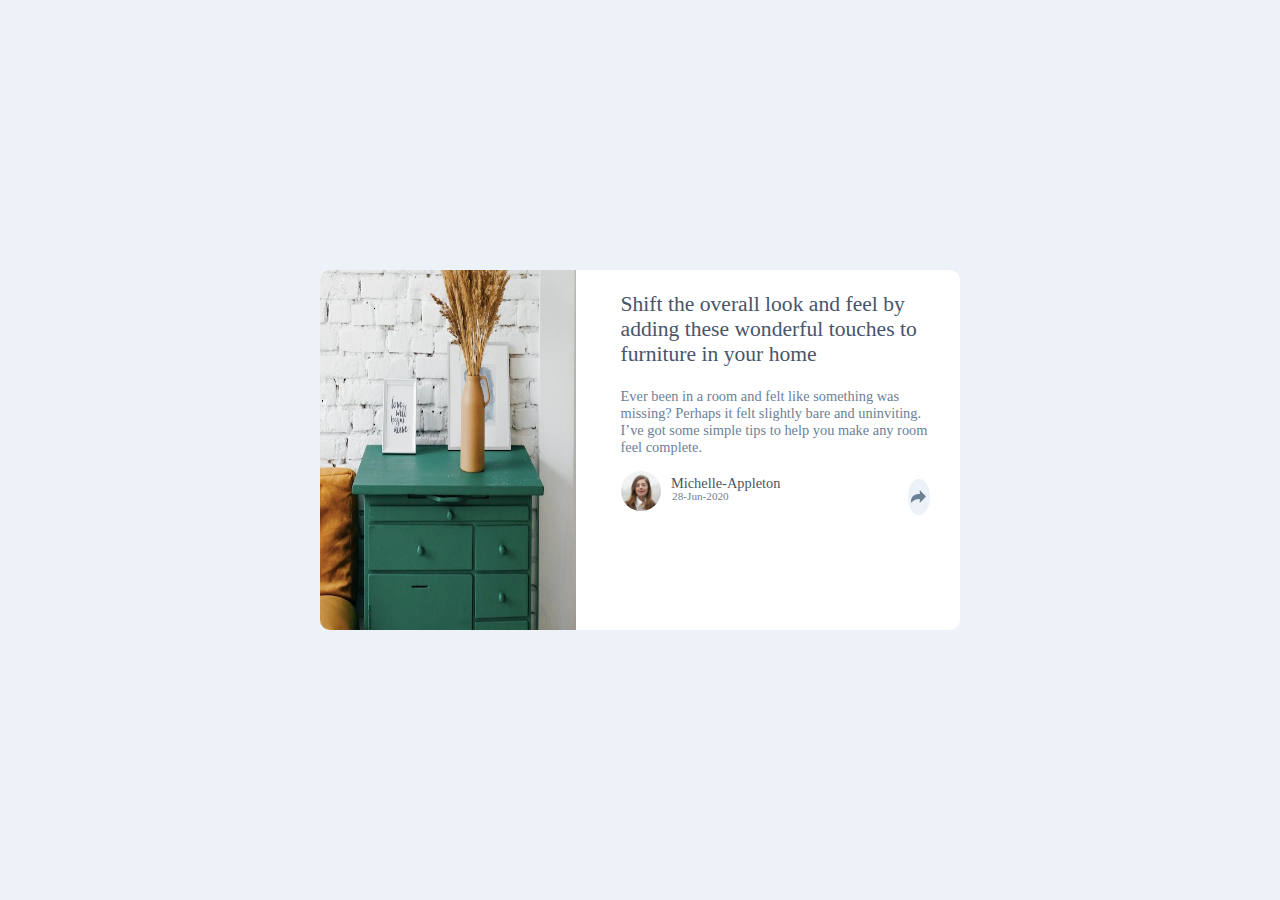
==== index.html @ 29c65f3c "Initial commit" ====
<!DOCTYPE html>
<html lang="en">

<head>
    <meta charset="UTF-8">
    <meta name="viewport" content="width=device-width, initial-scale=1.0">
    <!-- displays site properly based on user's device -->

    <link rel="icon" type="image/png" sizes="32x32" href="./images/favicon-32x32.png">

    <title>Frontend Mentor | Article preview component</title>
    <link rel="stylesheet" href="style.css">
    <!-- Feel free to remove these styles or customise in your own stylesheet 👍 -->
    <style>
        .attribution {
            font-size: 11px;
            text-align: center;
        }
        
        .attribution a {
            color: hsl(228, 45%, 44%);
        }
    </style>
</head>

<body>
    <div class="main-container">
        <div class="image-container">
            <img src="../images/drawers.jpg" class="drawer-img" alt="drawers">
        </div>
        <div class="content-container">
            <div class="text-container">
                <p class="para-heading">
                    Shift the overall look and feel by adding these wonderful touches to furniture in your home

                </p>

                <p class="para">
                    Ever been in a room and felt like something was missing? Perhaps it felt slightly bare and uninviting. I’ve got some simple tips to help you make any room feel complete.
                </p>
            </div>
            <div class="third-container">
                <div class="avatar">
                    <img src="../images/avatar-michelle.jpg" alt="avatar-michelle" class="avatar-img">
                </div>
                <p class="name">Michelle-Appleton</p>
                <p class="date">28-Jun-2020</p>

                <div class="share-image-container">
                    <img src="../images/icon-share.svg" class="share-img" alt="icon-share">
                </div>

                <!-- after hover -->
                <div class="share-context-container">
                    <div class="text-area">
                        <p class="inner-share">S H A R E</p>
                        <img class="inner-icon facebook" src="../images/icon-facebook.svg" alt="icon-facebook">
                        <img class="inner-icon twitter" src="../images/icon-twitter.svg" alt="icon-twitter">
                        <img class="inner-icon pinterest" src="../images/icon-pinterest.svg" alt="icon-pinterest">
                    </div>

                    <div class="triangle-container"></div>
                </div>

            </div>
        </div>
    </div>
    <script src="interaction.js"></script>
    <!-- <div class="attribution">
    Challenge by <a href="https://www.frontendmentor.io?ref=challenge" target="_blank">Frontend Mentor</a>. 
    Coded by <a href="#">Your Name Here</a>.
  </div> -->
</body>

</html>
---- style.css ----
body {
    margin: 0;
    padding: 0;
}

 :root {
    --Very-Dark-Grayish-Blue: hsl(217, 19%, 35%);
    --Desaturated-Dark-Blue: hsl(214, 17%, 51%);
    --Grayish-Blue: hsl(212, 23%, 69%);
    --Light-Grayish-Blue: hsl(210, 46%, 95%);
}

body {
    background: var(--Light-Grayish-Blue);
    height: 100vh;
    width: 100vw;
    display: flex;
    justify-content: center;
    align-items: center;
}

.main-container {
    height: 40vh;
    width: 50vw;
    background: white;
    display: flex;
    border-radius: 10px;
}

.drawer-img {
    height: 40vh;
    width: 20vw;
    border-top-left-radius: 10px;
    border-bottom-left-radius: 10px;
}

.text-container {
    width: 25vw;
    margin-left: 10%;
}

.para-heading {
    font-size: 1.35rem;
    color: var(--Very-Dark-Grayish-Blue);
}

.para {
    font-size: 0.9rem;
    color: var(--Desaturated-Dark-Blue);
}

.third-container {
    height: 10vh;
    margin-left: 10%;
    display: flex;
}

.avatar-img {
    height: 40px;
    width: 40px;
    border-radius: 90%;
}

.name {
    font-size: .9rem;
    width: 10rem;
    height: 1rem;
    position: relative;
    bottom: .65rem;
    left: .65rem;
    color: var(--Very-Dark-Grayish-Blue);
}

.date {
    font-size: .7rem;
    width: 5rem;
    height: .75rem;
    position: relative;
    right: 7.6rem;
    top: .5rem;
    color: var(--Desaturated-Dark-Blue);
}

.share-image-container {
    height: 4vh;
    width: 2vw;
    background: var(--Light-Grayish-Blue);
    display: flex;
    justify-content: center;
    align-items: center;
    border-radius: 50%;
    position: relative;
    left: 3rem;
    top: .5rem;
}

.share-image-container:hover {
    cursor: pointer;
    box-shadow: 0 0 9px 1px hsl(214, 53%, 94%);
}


/* after hover over share */

.text-area {
    background: var(--Very-Dark-Grayish-Blue);
    height: 5vh;
    width: 10vw;
    display: flex;
    justify-content: center;
    align-items: center;
    border-radius: 3px;
    /* position: relative;
    bottom: 2.8rem;
    left: 2rem; */
}

.inner-share {
    color: var(--Grayish-Blue);
    font-size: .5rem;
}

.inner-icon,
.inner-share {
    margin: 0px 5px;
}

.inner-icon {
    height: 1.4vh;
    width: .75vw;
}

.triangle-container {
    width: 0;
    height: 0;
    border-left: .5vmax solid transparent;
    border-right: .5vmax solid transparent;
    border-top: .7vmax solid var(--Very-Dark-Grayish-Blue);
    position: relative;
    top: 1.2rem;
    right: 4rem;
}

.share-context-container {
    display: flex;
    justify-content: center;
    align-items: center;
    position: relative;
    bottom: 3.6rem;
    right: 2.2rem;
    visibility: hidden;
}
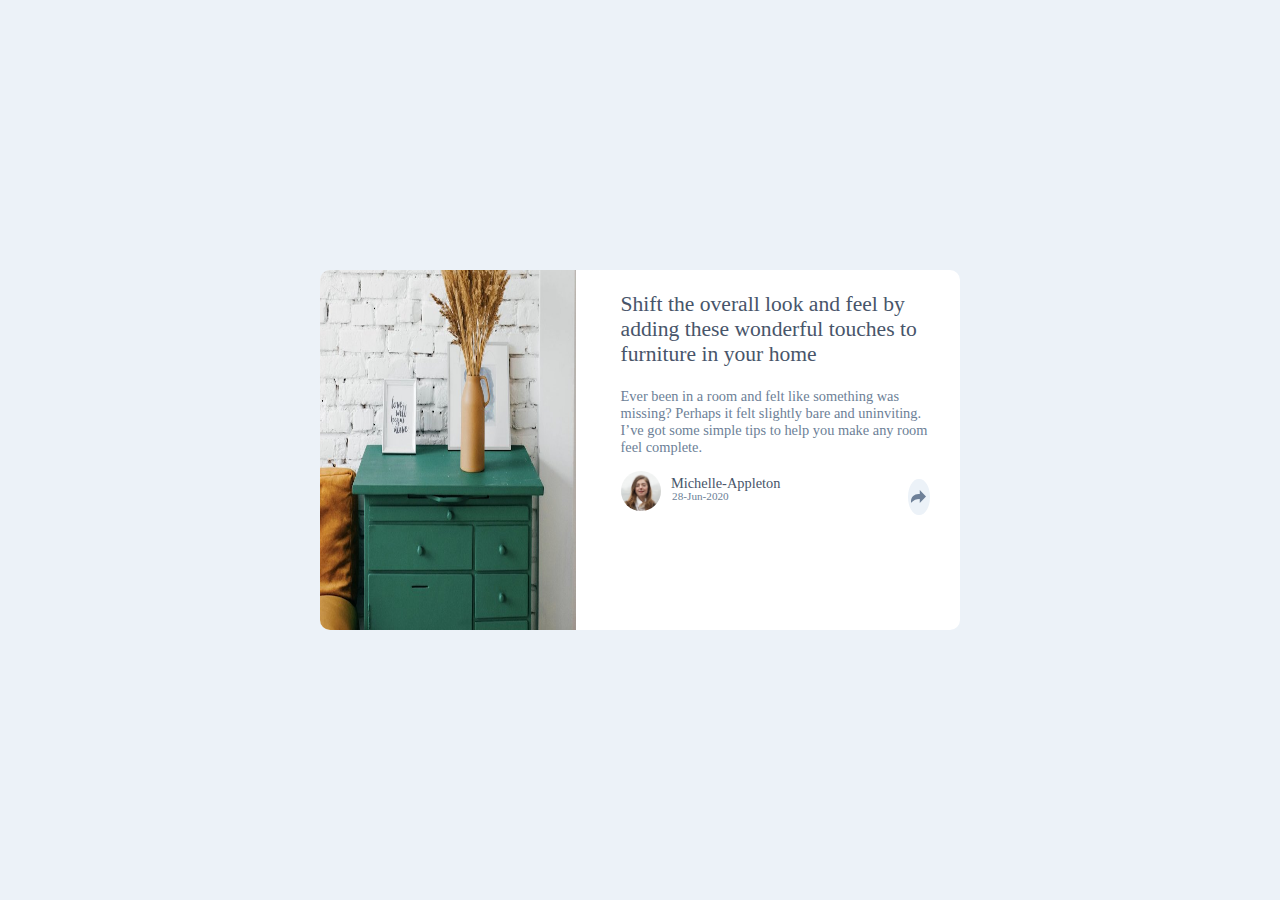
==== commit d0286a59: "project complete" ====
--- a/index.html
+++ b/index.html
@@ -6,7 +6,7 @@
     <meta name="viewport" content="width=device-width, initial-scale=1.0">
     <!-- displays site properly based on user's device -->
 
-    <link rel="icon" type="image/png" sizes="32x32" href="./images/favicon-32x32.png">
+    <link rel="icon" type="image/png" sizes="32x32" href="images/favicon-32x32.png">
 
     <title>Frontend Mentor | Article preview component</title>
     <link rel="stylesheet" href="style.css">
@@ -26,7 +26,7 @@
 <body>
     <div class="main-container">
         <div class="image-container">
-            <img src="../images/drawers.jpg" class="drawer-img" alt="drawers">
+            <img src="images/drawers.jpg" class="drawer-img" alt="drawers">
         </div>
         <div class="content-container">
             <div class="text-container">
@@ -41,22 +41,22 @@
             </div>
             <div class="third-container">
                 <div class="avatar">
-                    <img src="../images/avatar-michelle.jpg" alt="avatar-michelle" class="avatar-img">
+                    <img src="images/avatar-michelle.jpg" alt="avatar-michelle" class="avatar-img">
                 </div>
                 <p class="name">Michelle-Appleton</p>
                 <p class="date">28-Jun-2020</p>
 
                 <div class="share-image-container">
-                    <img src="../images/icon-share.svg" class="share-img" alt="icon-share">
+                    <img src="images/icon-share.svg" class="share-img" alt="icon-share">
                 </div>
 
                 <!-- after hover -->
                 <div class="share-context-container">
                     <div class="text-area">
                         <p class="inner-share">S H A R E</p>
-                        <img class="inner-icon facebook" src="../images/icon-facebook.svg" alt="icon-facebook">
-                        <img class="inner-icon twitter" src="../images/icon-twitter.svg" alt="icon-twitter">
-                        <img class="inner-icon pinterest" src="../images/icon-pinterest.svg" alt="icon-pinterest">
+                        <img class="inner-icon facebook" src="images/icon-facebook.svg" alt="icon-facebook">
+                        <img class="inner-icon twitter" src="images/icon-twitter.svg" alt="icon-twitter">
+                        <img class="inner-icon pinterest" src="images/icon-pinterest.svg" alt="icon-pinterest">
                     </div>
 
                     <div class="triangle-container"></div>
